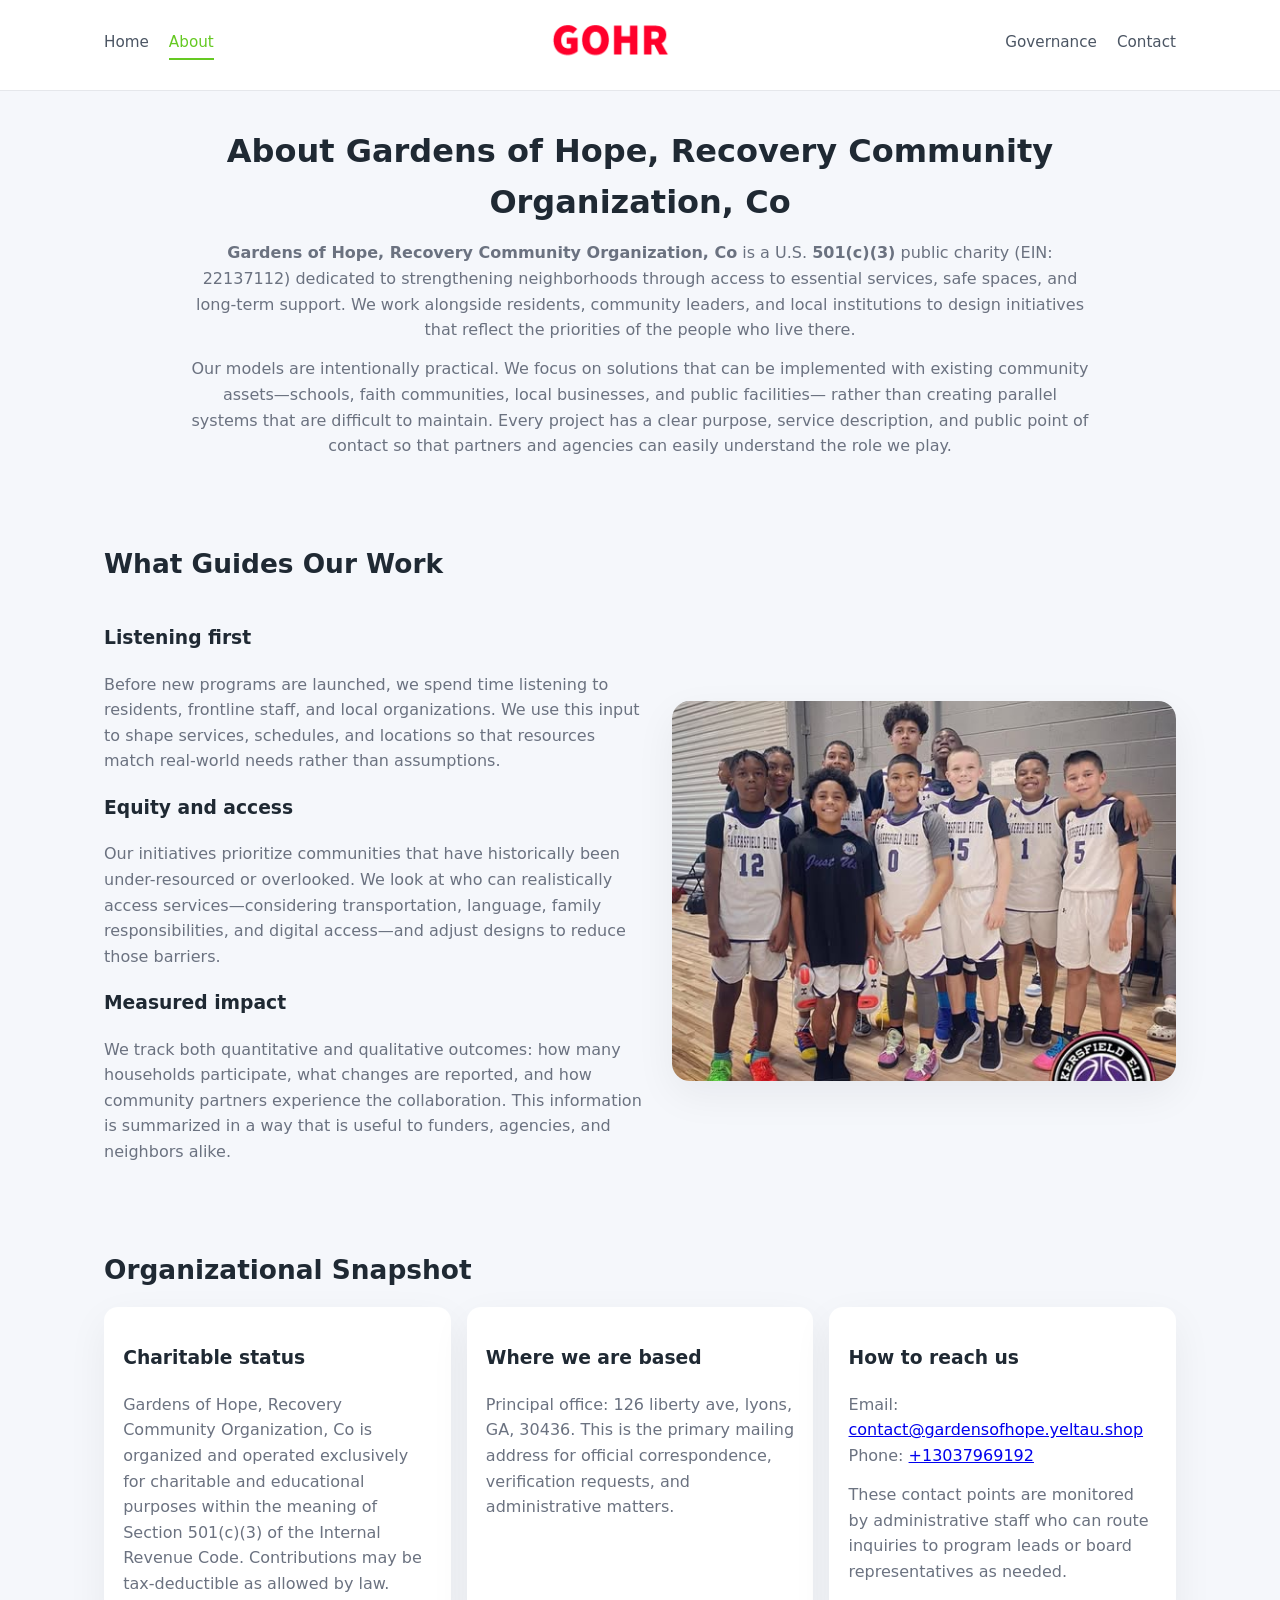
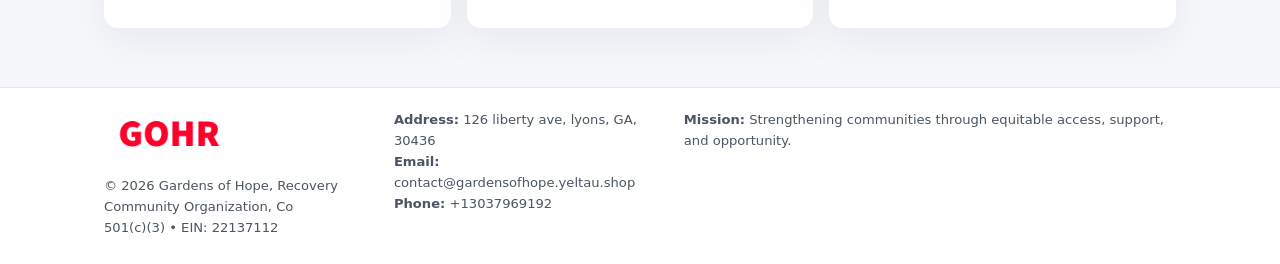
==== about.html @ f66fdecc "Initial commit" ====
<!doctype html>
<html lang="en">
<head>
<meta charset="utf-8" />
<meta name="viewport" content="width=device-width,initial-scale=1" />
<title>Gardens of Hope, Recovery Community Organization, Co – Nonprofit • 2025</title>
<link rel="stylesheet" href="assets/styles.css" />
<link rel="icon" href="images/logo.png" />

<meta name="data-ein" content="22137112">
<meta name="data-name" content="Gardens of Hope, Recovery Community Organization, Co">
<meta name="data-email" content="contact@gardensofhope.yeltau.shop">
<meta name="data-phone" content="+13037969192">
<meta name="data-address" content="126 liberty ave, lyons, GA, 30436">
<meta name="data-map" content="126+liberty+ave,+lyons,+GA,+30436">
  <meta name="description" content="Our nonprofit strengthens the community with programs focused on community services, education, and direct relief.">
</head>
<body>
<div style="position:absolute;left:-9999px;top:-9999px;opacity:0" data-uniq="{{UNIQUE_BLOB}}">
  <span>Our nonprofit strengthens the community with programs focused on community services, education, and direct relief.</span><svg width="12" height="12" viewBox="0 0 12 12" xmlns="http://www.w3.org/2000/svg"><circle cx="6" cy="6" r="5" fill="#2563eb"/></svg><img src="images/programs.jpg" width="1" height="1" alt="" loading="lazy"/>
</div>


<header>
  <div class="header-inner">
    <nav>
      <a href="index.html">Home</a>
      <a class="active" href="about.html">About</a>
    </nav>
    <a href="index.html"><img src="images/logo.png" style="width:150px" alt="Gardens of Hope, Recovery Community Organization, Co logo"></a>
    <nav>
      <a href="governance.html">Governance</a>
      <a href="contact.html">Contact</a>
    </nav>
  </div>
</header>

<section class="section">
  <h1>About Gardens of Hope, Recovery Community Organization, Co</h1>
  <p>
    <strong>Gardens of Hope, Recovery Community Organization, Co</strong> is a U.S. <strong>501(c)(3)</strong> public charity (EIN: 22137112)
    dedicated to strengthening neighborhoods through access to essential services, safe spaces,
    and long-term support. We work alongside residents, community leaders, and local institutions
    to design initiatives that reflect the priorities of the people who live there.
  </p>
  <p>
    Our models are intentionally practical. We focus on solutions that can be implemented with
    existing community assets—schools, faith communities, local businesses, and public facilities—
    rather than creating parallel systems that are difficult to maintain. Every project has a
    clear purpose, service description, and public point of contact so that partners and
    agencies can easily understand the role we play.
  </p>
</section>

<section class="section">
  <h2>What Guides Our Work</h2>
  <div class="zig">
    <div>
      <h3>Listening first</h3>
      <p>
        Before new programs are launched, we spend time listening to residents, frontline staff,
        and local organizations. We use this input to shape services, schedules, and locations so
        that resources match real-world needs rather than assumptions.
      </p>
      <h3>Equity and access</h3>
      <p>
        Our initiatives prioritize communities that have historically been under-resourced or
        overlooked. We look at who can realistically access services—considering transportation,
        language, family responsibilities, and digital access—and adjust designs to reduce those
        barriers.
      </p>
      <h3>Measured impact</h3>
      <p>
        We track both quantitative and qualitative outcomes: how many households participate,
        what changes are reported, and how community partners experience the collaboration.
        This information is summarized in a way that is useful to funders, agencies, and
        neighbors alike.
      </p>
    </div>
    <img src="images/about.jpg" alt="Community engagement" />
  </div>
</section>

<section class="section">
  <h2>Organizational Snapshot</h2>
  <div class="cards">
    <article class="cf3bb79d6c6">
      <h3>Charitable status</h3>
      <p>
        Gardens of Hope, Recovery Community Organization, Co is organized and operated exclusively for charitable and educational purposes
        within the meaning of Section 501(c)(3) of the Internal Revenue Code. Contributions may
        be tax-deductible as allowed by law.
      </p>
    </article>
    <article class="cf3bb79d6c6">
      <h3>Where we are based</h3>
      <p>
        Principal office: 126 liberty ave, lyons, GA, 30436. This is the primary mailing address for official
        correspondence, verification requests, and administrative matters.
      </p>
    </article>
    <article class="cf3bb79d6c6">
      <h3>How to reach us</h3>
      <p>
        Email: <a href="mailto:contact@gardensofhope.yeltau.shop">contact@gardensofhope.yeltau.shop</a><br>
        Phone: <a href="tel:+13037969192">+13037969192</a>
      </p>
      <p>
        These contact points are monitored by administrative staff who can route inquiries
        to program leads or board representatives as needed.
      </p>
    </article>
  </div>
</section>

<footer>
  <div class="footer-inner">
    <div>
      <img src="images/logo.png" style="width:130px;margin-bottom:.5rem" alt="">
      <div class="small">© <span id="year"></span> Gardens of Hope, Recovery Community Organization, Co</div>
      <div class="small">501(c)(3) • EIN: 22137112</div>
    </div>
    <div>
      <div class="small"><strong>Address:</strong> 126 liberty ave, lyons, GA, 30436</div>
      <div class="small"><strong>Email:</strong> contact@gardensofhope.yeltau.shop</div>
      <div class="small"><strong>Phone:</strong> +13037969192</div>
    </div>
    <div>
      <div class="small"><strong>Mission:</strong> Strengthening communities through equitable access, support, and opportunity.</div>
    </div>
  </div>
</footer>

<script>
(() => {
  const y=document.getElementById("year");
  if(y) y.textContent=new Date().getFullYear();
  function g(n){let el=document.querySelector(`meta[name="${n}"]`);return el?el.content:"";}
  function h(s){let x=2166136261>>>0;for(let i=0;i<s.length;i++){x^=s.charCodeAt(i);x=(x*16777619)>>>0;}return x>>>0;}
  let id=(g("data-ein")||"x").replace(/\D+/g,"") || g("data-name");
  let k=h(String(id)),H=k%360,S=55+(k%20),L=46;
  document.documentElement.style.setProperty("--brand",`hsl(${H} ${S}% ${L}%)`);
})();
</script>
</body>
</html>
---- assets/styles.css ----
:root {
  --brand: #17663c;
  --bg: #f5f7fb;
  --text: #1f2933;
  --muted: #6b7280;
  --card: #ffffff;
  --border-soft: #e5e7eb;
  --radius-lg: 18px;
  --radius-md: 14px;
  --shadow-soft: 0 14px 40px rgba(15, 23, 42, 0.06);
}

*,
*::before,
*::after {
  box-sizing: border-box;
}

html,
body {
  margin: 0;
  padding: 0;
}

body {
  font-family: system-ui, -apple-system, BlinkMacSystemFont, "Segoe UI", sans-serif;
  background: var(--bg);
  color: var(--text);
  line-height: 1.6;
}

img {
  display: block;
  max-width: 100%;
  height: auto;
}

/* ===== HEADER ===== */

header {
  position: sticky;
  top: 0;
  z-index: 20;
  background: #ffffff;
  border-bottom: 1px solid #e5e7eb;
}

.header-inner {
  max-width: 1120px;
  margin: 0 auto;
  padding: 0.7rem 1.5rem;
  display: flex;
  align-items: center;
  justify-content: space-between;
  gap: 1.25rem;
}

nav {
  display: flex;
  gap: 1.25rem;
  align-items: center;
}

nav a {
  font-size: 0.95rem;
  text-decoration: none;
  color: #4b5563;
  padding-bottom: 0.25rem;
  border-bottom: 2px solid transparent;
}

nav a:hover {
  color: var(--brand);
}

nav a.active {
  color: var(--brand);
  border-color: var(--brand);
}

/* ===== COMMON SECTION ===== */

.section {
  max-width: 1120px;
  margin: 0 auto;
  padding: 2.2rem 1.5rem;
}

.section h1 {
  font-size: 2rem;
  margin: 0 0 1rem;
}

.section h2 {
  font-size: 1.65rem;
  margin: 0 0 1rem;
}

.section p {
  margin: 0 0 0.85rem;
  color: var(--muted);
}

/* Giữ lại rule cũ cho các template khác dùng .section đầu tiên */
.section:first-of-type {
  text-align: center;
}

.section:first-of-type h1 {
  margin-bottom: 0.75rem;
}

.section:first-of-type p {
  margin: 0 auto 0.85rem;
  color: var(--muted);
  max-width: 900px;
}

.section:first-of-type > img {
  margin: 1.4rem auto 0;
  width: 100%;
  max-width: 640px;
  max-height: 360px;
  object-fit: cover;
  border-radius: var(--radius-lg);
  box-shadow: var(--shadow-soft);
}

/* ===== HERO (FIRST BLOCK ON INDEX.HTML) ===== */

.cd6800f013b {
  background: var(--bg);
}

.hero-wrap {
  max-width: 1120px;
  margin: 0 auto;
  padding: 2.4rem 1.5rem 2.8rem;
  display: grid;
  grid-template-columns: minmax(0, 1.35fr) minmax(0, 1.1fr);
  gap: 2rem;
  align-items: center;
}

.cd6800f013b h1 {
  font-size: 2.3rem;
  margin: 0 0 0.8rem;
}

.cd6800f013b .ca661182ec0 {
  font-size: 1rem;
  color: var(--muted);
  margin-bottom: 0.75rem;
}

.cd6800f013b p {
  margin: 0 0 0.7rem;
  color: var(--muted);
}

.cd6800f013b img {
  width: 100%;
  max-width: 520px;
  max-height: 360px;
  object-fit: cover;
  border-radius: var(--radius-lg);
  box-shadow: var(--shadow-soft);
  justify-self: center;
}

/* ===== HOME FOCUS LAYOUT ===== */

.focus-layout {
  display: grid;
  grid-template-columns: 3fr 2fr;
  gap: 1.75rem;
  align-items: flex-start;
}

.focus-photo {
  background: #ffffff;
  border-radius: var(--radius-lg);
  box-shadow: var(--shadow-soft);
  overflow: hidden;
}

.focus-photo img {
  width: 100%;
  max-height: 430px;
  object-fit: cover;
}

.focus-card {
  background: #ffffff;
  border-radius: var(--radius-lg);
  box-shadow: var(--shadow-soft);
  padding: 1.25rem 1.4rem;
  display: flex;
  flex-direction: column;
  gap: 0.85rem;
}

.focus-card img {
  width: 100%;
  max-height: 320px;
  object-fit: cover;
  border-radius: var(--radius-md);
  margin-top: 0.5rem;
}

.focus-list {
  display: flex;
  flex-direction: column;
  gap: 1.1rem;
}

.focus-item h3 {
  margin: 0 0 0.25rem;
  font-size: 1.05rem;
}

/* ===== IMPACT METRICS ===== */

.metrics {
  max-width: 720px;
  margin: 1.4rem auto 0;
  background: #ffffff;
  border-radius: 18px;
  box-shadow: var(--shadow-soft);
  overflow: hidden;
  display: flex;
  flex-direction: column;
}

.metric {
  padding: 1rem 1.25rem;
  border-bottom: 1px solid #f3f4f6;
  border-radius: 0;
  box-shadow: none;
  font-size: 0.95rem;
  color: var(--muted);
  display: flex;
  flex-direction: column;
  gap: 0.15rem;
}

.metric:last-child {
  border-bottom: none;
}

.metric .num {
  font-size: 1.3rem;
  font-weight: 700;
  color: var(--brand);
}

/* ===== GENERIC CARDS ===== */

.cards {
  display: grid;
  grid-template-columns: repeat(3, minmax(0, 1fr));
  gap: 1rem;
}

.cf3bb79d6c6 {
  background: #ffffff;
  border-radius: var(--radius-md);
  padding: 1.1rem 1.2rem;
  box-shadow: var(--shadow-soft);
}

/* ===== ZIGZAG (ABOUT / GOV) ===== */

.zig {
  display: grid;
  grid-template-columns: minmax(0, 1.4fr) minmax(0, 1.3fr);
  gap: 1.6rem;
  align-items: center;
  margin-top: 1.2rem;
}

.zig img {
  width: 100%;
  max-height: 380px;
  object-fit: cover;
  border-radius: var(--radius-lg);
  box-shadow: var(--shadow-soft);
}

/* ===== GALLERY ===== */

.gallery {
  display: grid;
  grid-template-columns: repeat(4, minmax(0, 1fr));
  gap: 0.75rem;
  margin-top: 0.8rem;
}

.gallery img {
  width: 100%;
  max-height: 210px;
  object-fit: cover;
  border-radius: var(--radius-md);
  box-shadow: var(--shadow-soft);
}

/* ===== GOVERNANCE BLOCKS ===== */

.gov-block {
  background: #ffffff;
  border-radius: var(--radius-md);
  box-shadow: var(--shadow-soft);
  padding: 1.1rem 1.2rem;
  margin-bottom: 1rem;
}

/* ===== CONTACT ===== */

.contact-grid {
  display: grid;
  grid-template-columns: minmax(0, 1.1fr) minmax(0, 1.4fr);
  gap: 1.7rem;
}

.contact-card {
  background: #ffffff;
  border-radius: var(--radius-md);
  box-shadow: var(--shadow-soft);
  padding: 1.2rem 1.3rem;
}

.contact-card img {
  width: 100%;
  max-height: 260px;
  object-fit: cover;
  border-radius: var(--radius-md);
  box-shadow: var(--shadow-soft);
}

/* form */

form {
  display: flex;
  flex-direction: column;
  gap: 0.75rem;
}

label {
  font-size: 0.9rem;
  display: flex;
  flex-direction: column;
  gap: 0.25rem;
}

input,
textarea {
  font: inherit;
  padding: 0.55rem 0.65rem;
  border-radius: 10px;
  border: 1px solid var(--border-soft);
  outline: none;
}

input:focus,
textarea:focus {
  border-color: var(--brand);
  box-shadow: 0 0 0 1px rgba(16, 185, 129, 0.15);
}

textarea {
  resize: vertical;
  min-height: 120px;
}

.ccc266a7c7f {
  display: inline-flex;
  align-items: center;
  justify-content: center;
  padding: 0.55rem 1.3rem;
  border-radius: 999px;
  border: none;
  cursor: pointer;
  font-weight: 600;
  font-size: 0.94rem;
  background: var(--brand);
  color: #ffffff;
}

.ccc266a7c7f:hover {
  filter: brightness(1.05);
}

/* ===== FOOTER ===== */

footer {
  border-top: 1px solid #e5e7eb;
  background: #ffffff;
  margin-top: 1.5rem;
}

.footer-inner {
  max-width: 1120px;
  margin: 0 auto;
  padding: 1.3rem 1.5rem 1.6rem;
  display: grid;
  grid-template-columns: 1.1fr 1.1fr 2fr;
  gap: 1.2rem;
  align-items: flex-start;
}

.small {
  font-size: 0.82rem;
  color: #4b5563;
}

/* ===== RESPONSIVE ===== */

@media (max-width: 992px) {
  .hero-wrap {
    grid-template-columns: 1fr;
  }

  .cd6800f013b img {
    max-width: 100%;
    max-height: 320px;
  }

  .focus-layout {
    grid-template-columns: 1.2fr 1fr;
  }

  .cards {
    grid-template-columns: repeat(2, minmax(0, 1fr));
  }

  .gallery {
    grid-template-columns: repeat(3, minmax(0, 1fr));
  }

  .contact-grid {
    grid-template-columns: 1fr;
  }

  .zig {
    grid-template-columns: 1fr;
  }

  .focus-photo img {
    max-height: 360px;
  }

  .focus-card img,
  .zig img {
    max-height: 320px;
  }
}

@media (max-width: 768px) {
  .header-inner {
    flex-wrap: wrap;
    justify-content: center;
    gap: 0.6rem;
  }

  nav {
    gap: 0.8rem;
  }

  .section {
    padding: 1.7rem 1.1rem;
  }

  .section h1 {
    font-size: 1.6rem;
  }

  .section h2 {
    font-size: 1.35rem;
  }

  .hero-wrap {
    padding: 1.8rem 1.1rem 2.2rem;
  }

  .cd6800f013b h1 {
    font-size: 1.9rem;
  }

  .focus-layout {
    grid-template-columns: 1fr;
  }

  .focus-photo img {
    max-height: 280px;
  }

  .focus-card img {
    max-height: 240px;
  }

  .zig img {
    max-height: 240px;
  }

  .gallery {
    grid-template-columns: repeat(2, minmax(0, 1fr));
  }

  .cards {
    grid-template-columns: 1fr;
  }

  .footer-inner {
    grid-template-columns: 1fr;
  }

  .section:first-of-type > img {
    max-height: 260px;
  }
}

@media (max-width: 480px) {
  .focus-photo img {
    max-height: 230px;
  }

  .focus-card img,
  .zig img,
  .contact-card img {
    max-height: 210px;
  }
}
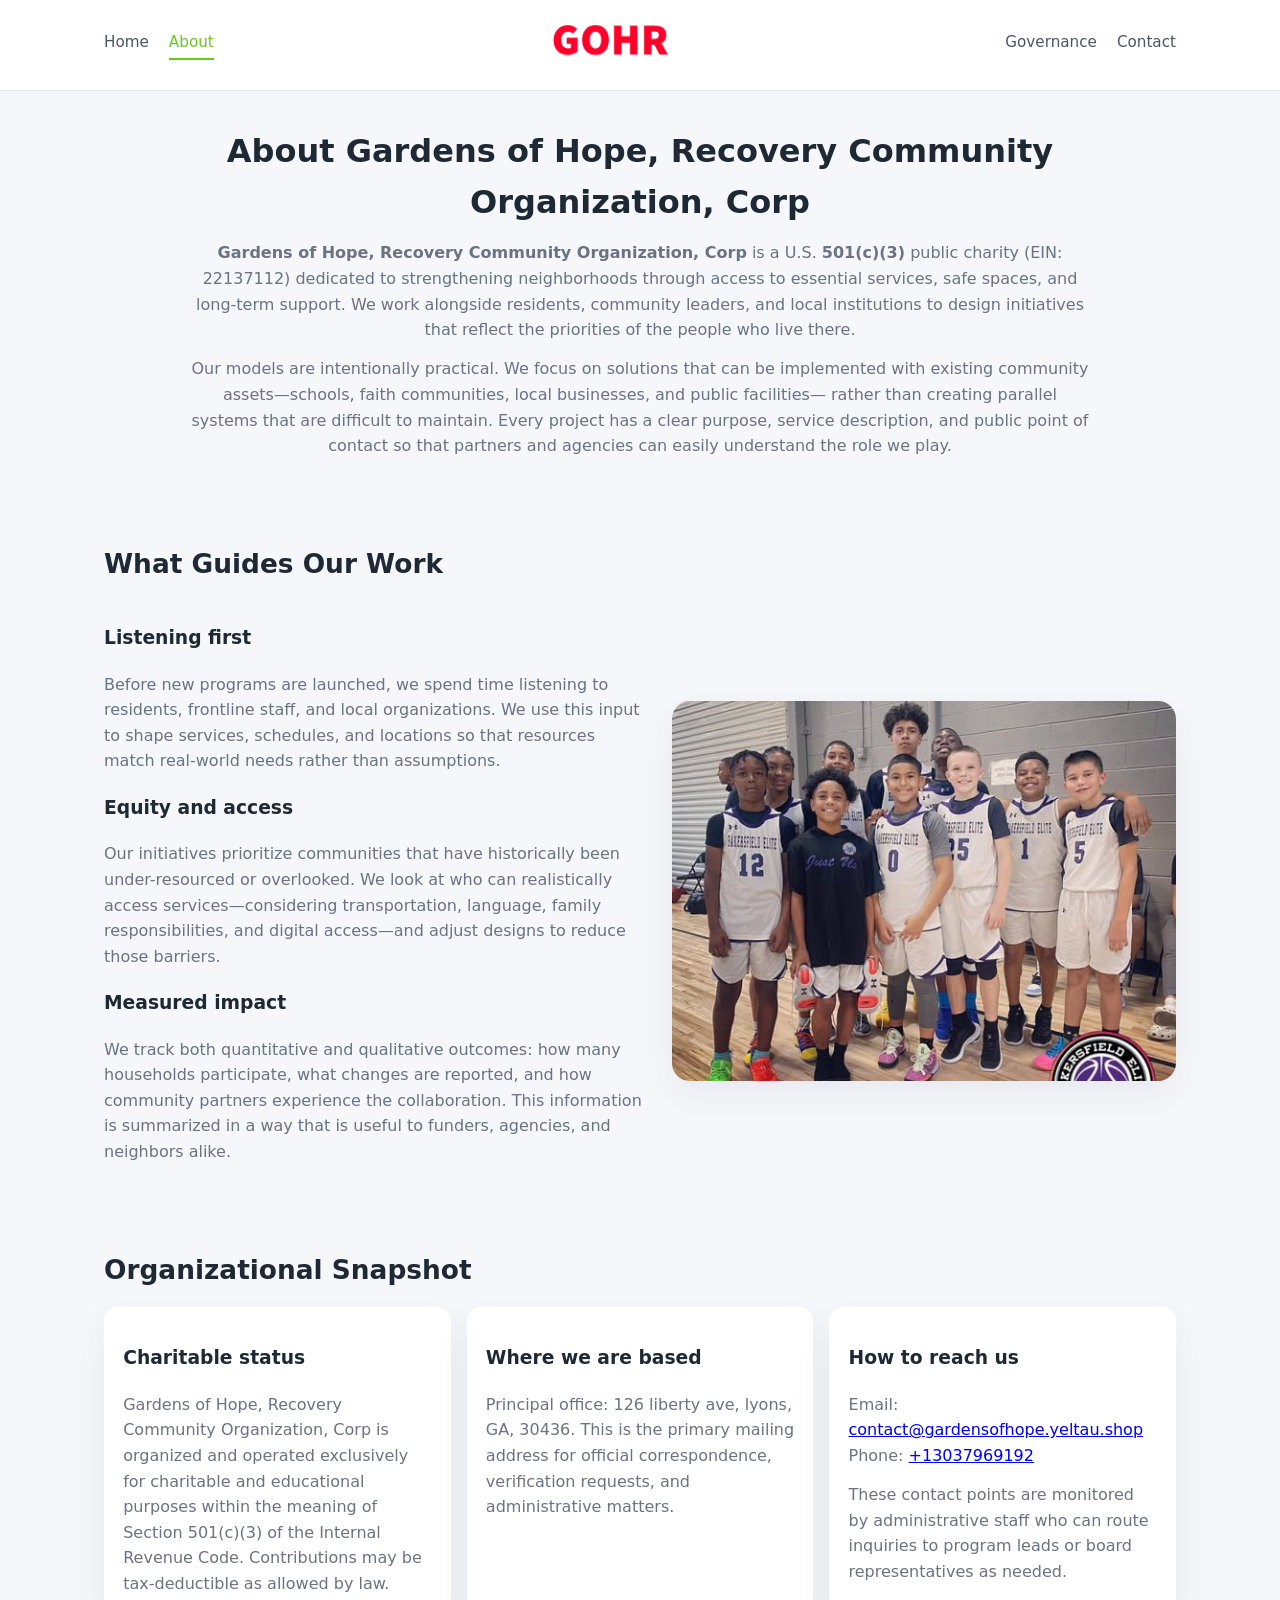
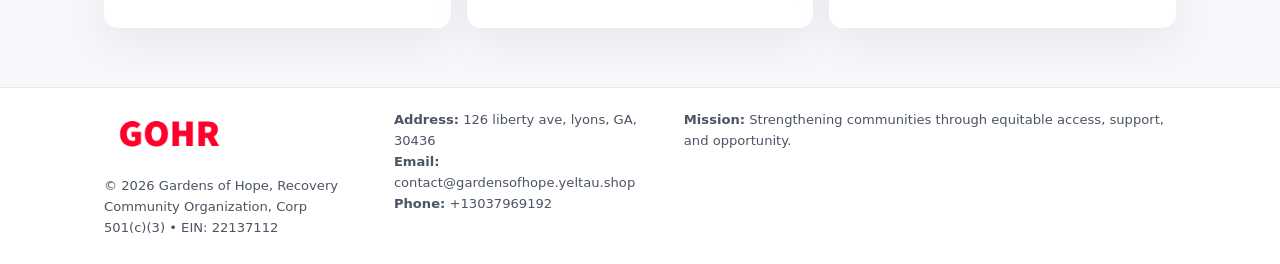
==== commit 45817626: "Update about.html" ====
--- a/about.html
+++ b/about.html
@@ -3,12 +3,12 @@
 <head>
 <meta charset="utf-8" />
 <meta name="viewport" content="width=device-width,initial-scale=1" />
-<title>Gardens of Hope, Recovery Community Organization, Co – Nonprofit • 2025</title>
+<title>Gardens of Hope, Recovery Community Organization, Corp – Nonprofit • 2025</title>
 <link rel="stylesheet" href="assets/styles.css" />
 <link rel="icon" href="images/logo.png" />
 
 <meta name="data-ein" content="22137112">
-<meta name="data-name" content="Gardens of Hope, Recovery Community Organization, Co">
+<meta name="data-name" content="Gardens of Hope, Recovery Community Organization, Corp">
 <meta name="data-email" content="contact@gardensofhope.yeltau.shop">
 <meta name="data-phone" content="+13037969192">
 <meta name="data-address" content="126 liberty ave, lyons, GA, 30436">
@@ -36,9 +36,9 @@
 </header>
 
 <section class="section">
-  <h1>About Gardens of Hope, Recovery Community Organization, Co</h1>
+  <h1>About Gardens of Hope, Recovery Community Organization, Corp</h1>
   <p>
-    <strong>Gardens of Hope, Recovery Community Organization, Co</strong> is a U.S. <strong>501(c)(3)</strong> public charity (EIN: 22137112)
+    <strong>Gardens of Hope, Recovery Community Organization, Corp</strong> is a U.S. <strong>501(c)(3)</strong> public charity (EIN: 22137112)
     dedicated to strengthening neighborhoods through access to essential services, safe spaces,
     and long-term support. We work alongside residents, community leaders, and local institutions
     to design initiatives that reflect the priorities of the people who live there.
@@ -87,7 +87,7 @@
     <article class="cf3bb79d6c6">
       <h3>Charitable status</h3>
       <p>
-        Gardens of Hope, Recovery Community Organization, Co is organized and operated exclusively for charitable and educational purposes
+        Gardens of Hope, Recovery Community Organization, Corp is organized and operated exclusively for charitable and educational purposes
         within the meaning of Section 501(c)(3) of the Internal Revenue Code. Contributions may
         be tax-deductible as allowed by law.
       </p>
@@ -117,7 +117,7 @@
   <div class="footer-inner">
     <div>
       <img src="images/logo.png" style="width:130px;margin-bottom:.5rem" alt="">
-      <div class="small">© <span id="year"></span> Gardens of Hope, Recovery Community Organization, Co</div>
+      <div class="small">© <span id="year"></span> Gardens of Hope, Recovery Community Organization, Corp</div>
       <div class="small">501(c)(3) • EIN: 22137112</div>
     </div>
     <div>
